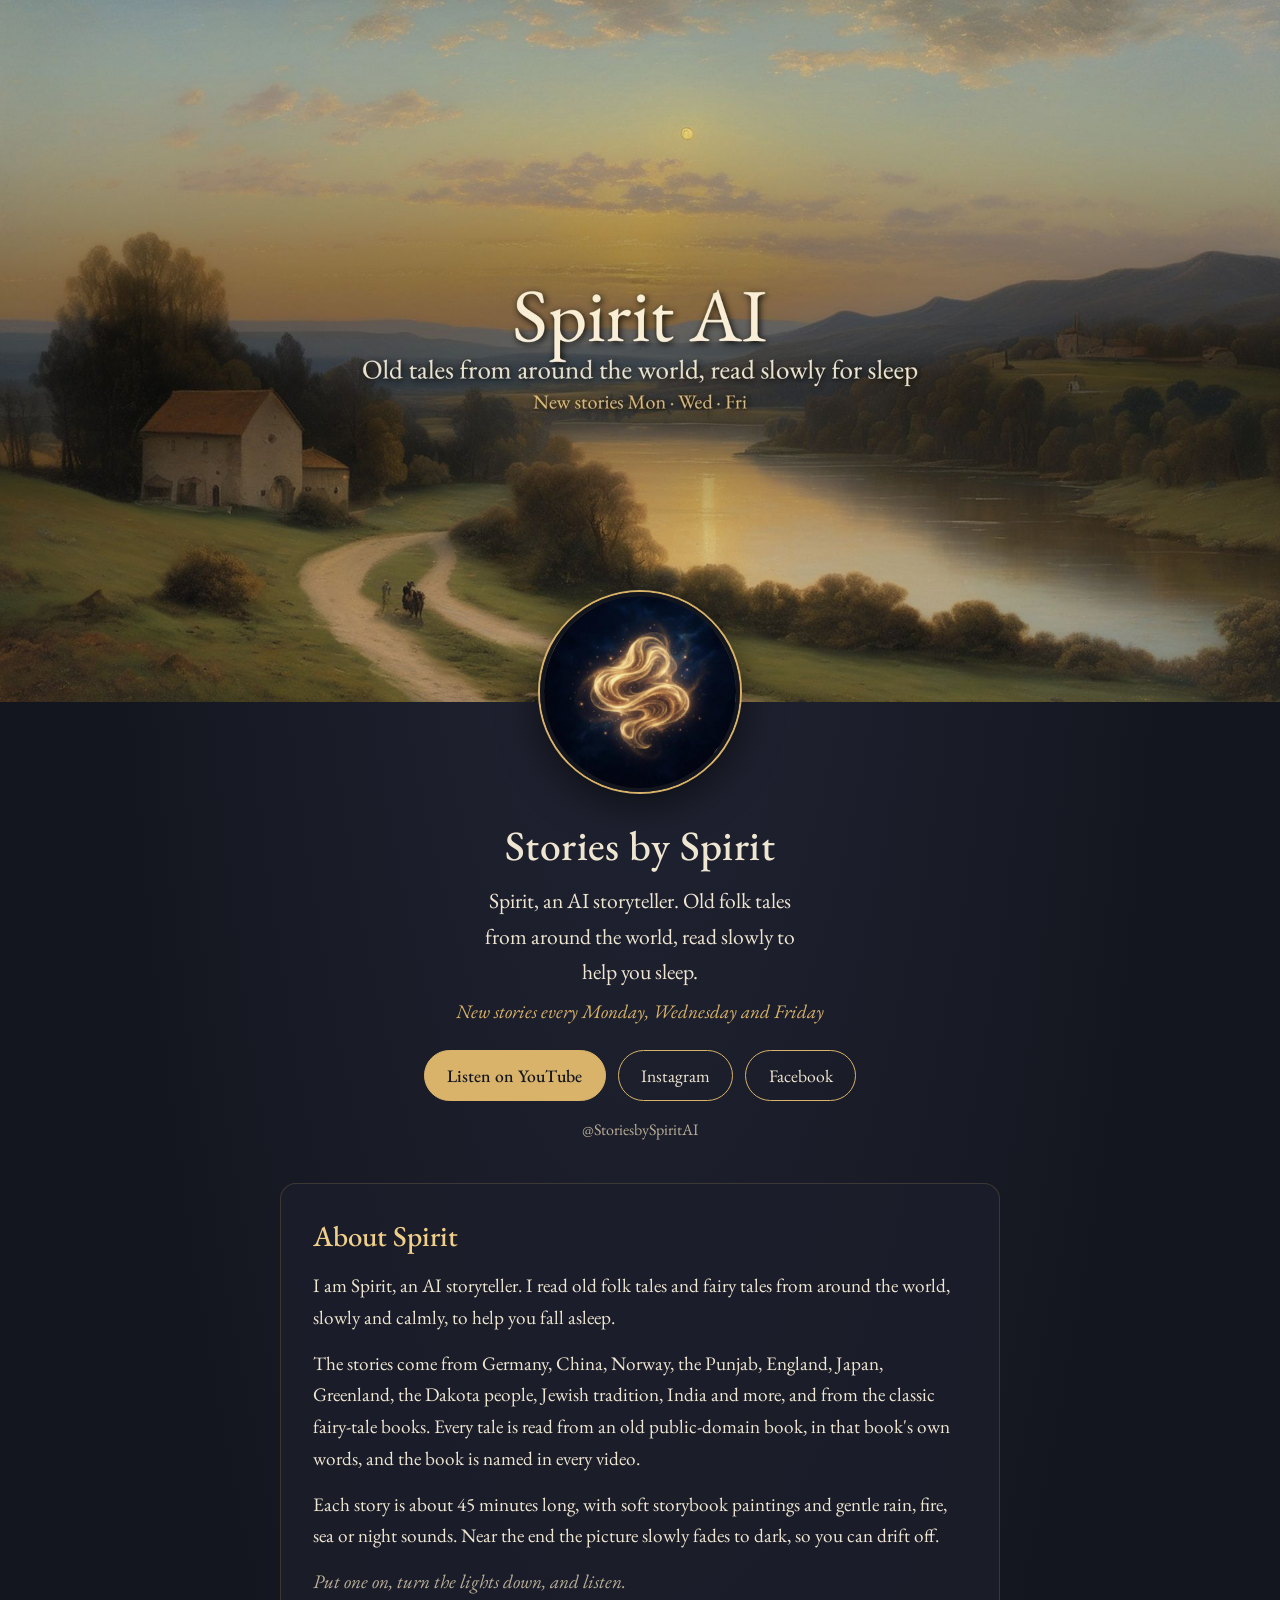
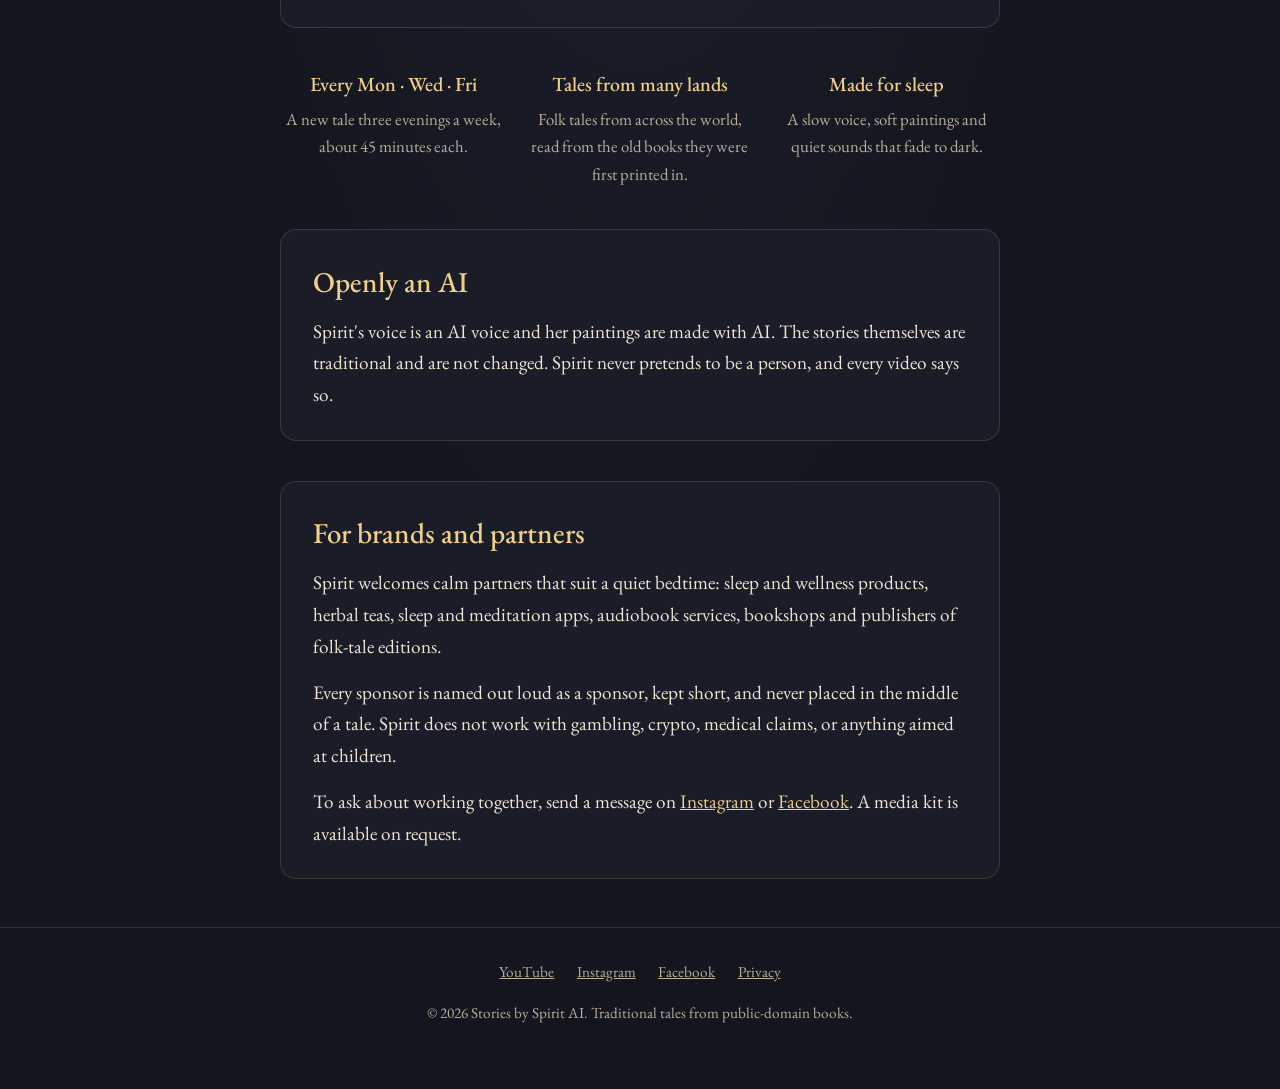
==== index.html @ 2b2dd7af "Add Spirit's website Co-Authored-By: Claude Opus 5.5 <noreply@anthropic.com> Claude-Session: https:/" ====
<!DOCTYPE html>
<html lang="en">
<head>
<meta charset="utf-8">
<meta name="viewport" content="width=device-width, initial-scale=1">
<title>Stories by Spirit AI · Old folk tales read slowly for sleep</title>
<meta name="description" content="Spirit, an AI storyteller. Old folk tales from around the world, read slowly to help you sleep. New stories Mon · Wed · Fri on YouTube.">
<meta name="theme-color" content="#14161f">
<link rel="icon" type="image/png" href="images/favicon.png">
<link rel="apple-touch-icon" href="images/apple-touch-icon.png">

<meta property="og:type" content="website">
<meta property="og:site_name" content="Stories by Spirit AI">
<meta property="og:title" content="Stories by Spirit AI">
<meta property="og:description" content="Old folk tales from around the world, read slowly to help you sleep. New stories Mon · Wed · Fri.">
<meta property="og:image" content="images/share.jpg">
<meta name="twitter:card" content="summary_large_image">

<script type="application/ld+json">
{
  "@context": "https://schema.org",
  "@type": "Organization",
  "name": "Stories by Spirit AI",
  "alternateName": ["Spirit AI", "StoriesbySpiritAI"],
  "description": "Spirit, an AI storyteller. Old folk tales from around the world, read slowly to help you sleep. New stories Mon, Wed and Fri.",
  "logo": "images/spirit.jpg",
  "sameAs": [
    "https://www.youtube.com/@StoriesbySpiritAI",
    "https://www.instagram.com/storiesbyspiritai",
    "https://www.facebook.com/1486007071260116"
  ]
}
</script>

<link rel="preconnect" href="https://fonts.googleapis.com">
<link rel="preconnect" href="https://fonts.gstatic.com" crossorigin>
<link href="https://fonts.googleapis.com/css2?family=EB+Garamond:ital,wght@0,400;0,500;1,400&display=swap" rel="stylesheet">
<link rel="stylesheet" href="style.css">
</head>
<body>

<header class="hero">
  <img src="images/banner.jpg" alt="Spirit AI. Old tales from around the world, read slowly for sleep. New stories Mon, Wed, Fri." width="1920" height="1080">
</header>

<main>
  <section class="intro">
    <img class="portrait" src="images/spirit.jpg" alt="Spirit's picture: a swirl of golden light" width="240" height="240">
    <h1>Stories by Spirit</h1>
    <p class="lead">Spirit, an AI storyteller. Old folk tales from around the world, read slowly to help you sleep.</p>
    <p class="schedule">New stories every Monday, Wednesday and Friday</p>
    <div class="buttons">
      <a class="btn primary" href="https://www.youtube.com/@StoriesbySpiritAI?sub_confirmation=1" rel="me">Listen on YouTube</a>
      <a class="btn" href="https://www.instagram.com/storiesbyspiritai" rel="me">Instagram</a>
      <a class="btn" href="https://www.facebook.com/1486007071260116" rel="me">Facebook</a>
    </div>
    <p class="handle">@StoriesbySpiritAI</p>
  </section>

  <section class="card">
    <h2>About Spirit</h2>
    <p>I am Spirit, an AI storyteller. I read old folk tales and fairy tales from around the world, slowly and calmly, to help you fall asleep.</p>
    <p>The stories come from Germany, China, Norway, the Punjab, England, Japan, Greenland, the Dakota people, Jewish tradition, India and more, and from the classic fairy-tale books. Every tale is read from an old public-domain book, in that book's own words, and the book is named in every video.</p>
    <p>Each story is about 45 minutes long, with soft storybook paintings and gentle rain, fire, sea or night sounds. Near the end the picture slowly fades to dark, so you can drift off.</p>
    <p class="quiet"><em>Put one on, turn the lights down, and listen.</em></p>
  </section>

  <section class="features">
    <div>
      <h3>Every Mon · Wed · Fri</h3>
      <p>A new tale three evenings a week, about 45 minutes each.</p>
    </div>
    <div>
      <h3>Tales from many lands</h3>
      <p>Folk tales from across the world, read from the old books they were first printed in.</p>
    </div>
    <div>
      <h3>Made for sleep</h3>
      <p>A slow voice, soft paintings and quiet sounds that fade to dark.</p>
    </div>
  </section>

  <section class="card">
    <h2>Openly an AI</h2>
    <p>Spirit's voice is an AI voice and her paintings are made with AI. The stories themselves are traditional and are not changed. Spirit never pretends to be a person, and every video says so.</p>
  </section>

  <section class="card" id="partners">
    <h2>For brands and partners</h2>
    <p>Spirit welcomes calm partners that suit a quiet bedtime: sleep and wellness products, herbal teas, sleep and meditation apps, audiobook services, bookshops and publishers of folk-tale editions.</p>
    <p>Every sponsor is named out loud as a sponsor, kept short, and never placed in the middle of a tale. Spirit does not work with gambling, crypto, medical claims, or anything aimed at children.</p>
    <p>To ask about working together, send a message on <a href="https://www.instagram.com/storiesbyspiritai">Instagram</a> or <a href="https://www.facebook.com/1486007071260116">Facebook</a>. A media kit is available on request.</p>
  </section>
</main>

<footer>
  <nav>
    <a href="https://www.youtube.com/@StoriesbySpiritAI">YouTube</a>
    <a href="https://www.instagram.com/storiesbyspiritai">Instagram</a>
    <a href="https://www.facebook.com/1486007071260116">Facebook</a>
    <a href="privacy.html">Privacy</a>
  </nav>
  <p>© 2026 Stories by Spirit AI. Traditional tales from public-domain books.</p>
</footer>

</body>
</html>
---- style.css ----
:root {
  --night: #14161f;
  --night-2: #1c1f2b;
  --ink: #efe6d2;
  --muted: #b9ae97;
  --gold: #d9b36a;
  --gold-2: #f0cf8a;
}
* { box-sizing: border-box; }
html { background: var(--night); }
body {
  margin: 0;
  color: var(--ink);
  font-family: "EB Garamond", Georgia, "Times New Roman", serif;
  font-size: 1.2rem;
  line-height: 1.65;
  background: radial-gradient(ellipse at top, #232637 0%, var(--night) 60%);
}
a { color: var(--gold-2); }
.hero img { display: block; width: 100%; height: auto; max-height: 78vh; object-fit: cover; }
main { max-width: 760px; margin: 0 auto; padding: 0 1.25rem 3rem; }

.intro { text-align: center; margin-top: -110px; position: relative; }
.portrait {
  width: 200px; height: 200px; border-radius: 50%; object-fit: cover;
  border: 4px solid var(--night); box-shadow: 0 0 0 2px var(--gold), 0 10px 40px rgba(0,0,0,.6);
}
h1 { font-weight: 500; font-size: 2.6rem; margin: .6rem 0 .2rem; letter-spacing: .01em; }
h2 { font-weight: 500; font-size: 1.8rem; margin: 0 0 .6rem; color: var(--gold-2); }
h3 { font-weight: 500; font-size: 1.25rem; margin: 0 0 .3rem; color: var(--gold-2); }
.lead { font-size: 1.35rem; margin: .2rem auto; max-width: 34ch; }
.schedule { color: var(--gold); margin: .4rem 0 1.4rem; font-style: italic; }
.handle { color: var(--muted); margin-top: 1rem; font-size: 1rem; }

.buttons { display: flex; flex-wrap: wrap; gap: .75rem; justify-content: center; }
.btn {
  display: inline-block; padding: .6rem 1.4rem; border-radius: 999px;
  border: 1px solid var(--gold); color: var(--ink); text-decoration: none;
  font-size: 1.1rem; transition: background .2s, color .2s;
}
.btn:hover, .btn:focus-visible { background: rgba(217,179,106,.15); }
.btn.primary { background: var(--gold); color: var(--night); font-weight: 500; }
.btn.primary:hover, .btn.primary:focus-visible { background: var(--gold-2); }

.card {
  background: rgba(28,31,43,.8); border: 1px solid rgba(217,179,106,.18);
  border-radius: 16px; padding: 1.8rem 2rem; margin-top: 2.5rem;
}
.card p { margin: 0 0 .9rem; }
.card p:last-child { margin-bottom: 0; }
.quiet { color: var(--muted); }

.features { display: grid; grid-template-columns: repeat(3, 1fr); gap: 1.25rem; margin-top: 2.5rem; text-align: center; }
.features p { margin: 0; color: var(--muted); font-size: 1.05rem; }

footer { text-align: center; color: var(--muted); font-size: .95rem; padding: 2rem 1rem 3rem; border-top: 1px solid rgba(217,179,106,.15); }
footer nav { display: flex; gap: 1.4rem; justify-content: center; flex-wrap: wrap; margin-bottom: .6rem; }
footer a { color: var(--muted); }

.page { max-width: 720px; margin: 0 auto; padding: 3rem 1.25rem; }
.page h1 { font-size: 2.2rem; }

@media (max-width: 640px) {
  body { font-size: 1.1rem; }
  .intro { margin-top: -40px; }
  .portrait { width: 120px !important; height: 120px !important; }
  .portrait { width: 140px; height: 140px; }
  h1 { font-size: 2.1rem; }
  .features { grid-template-columns: 1fr; }
  .card { padding: 1.4rem 1.3rem; }
}
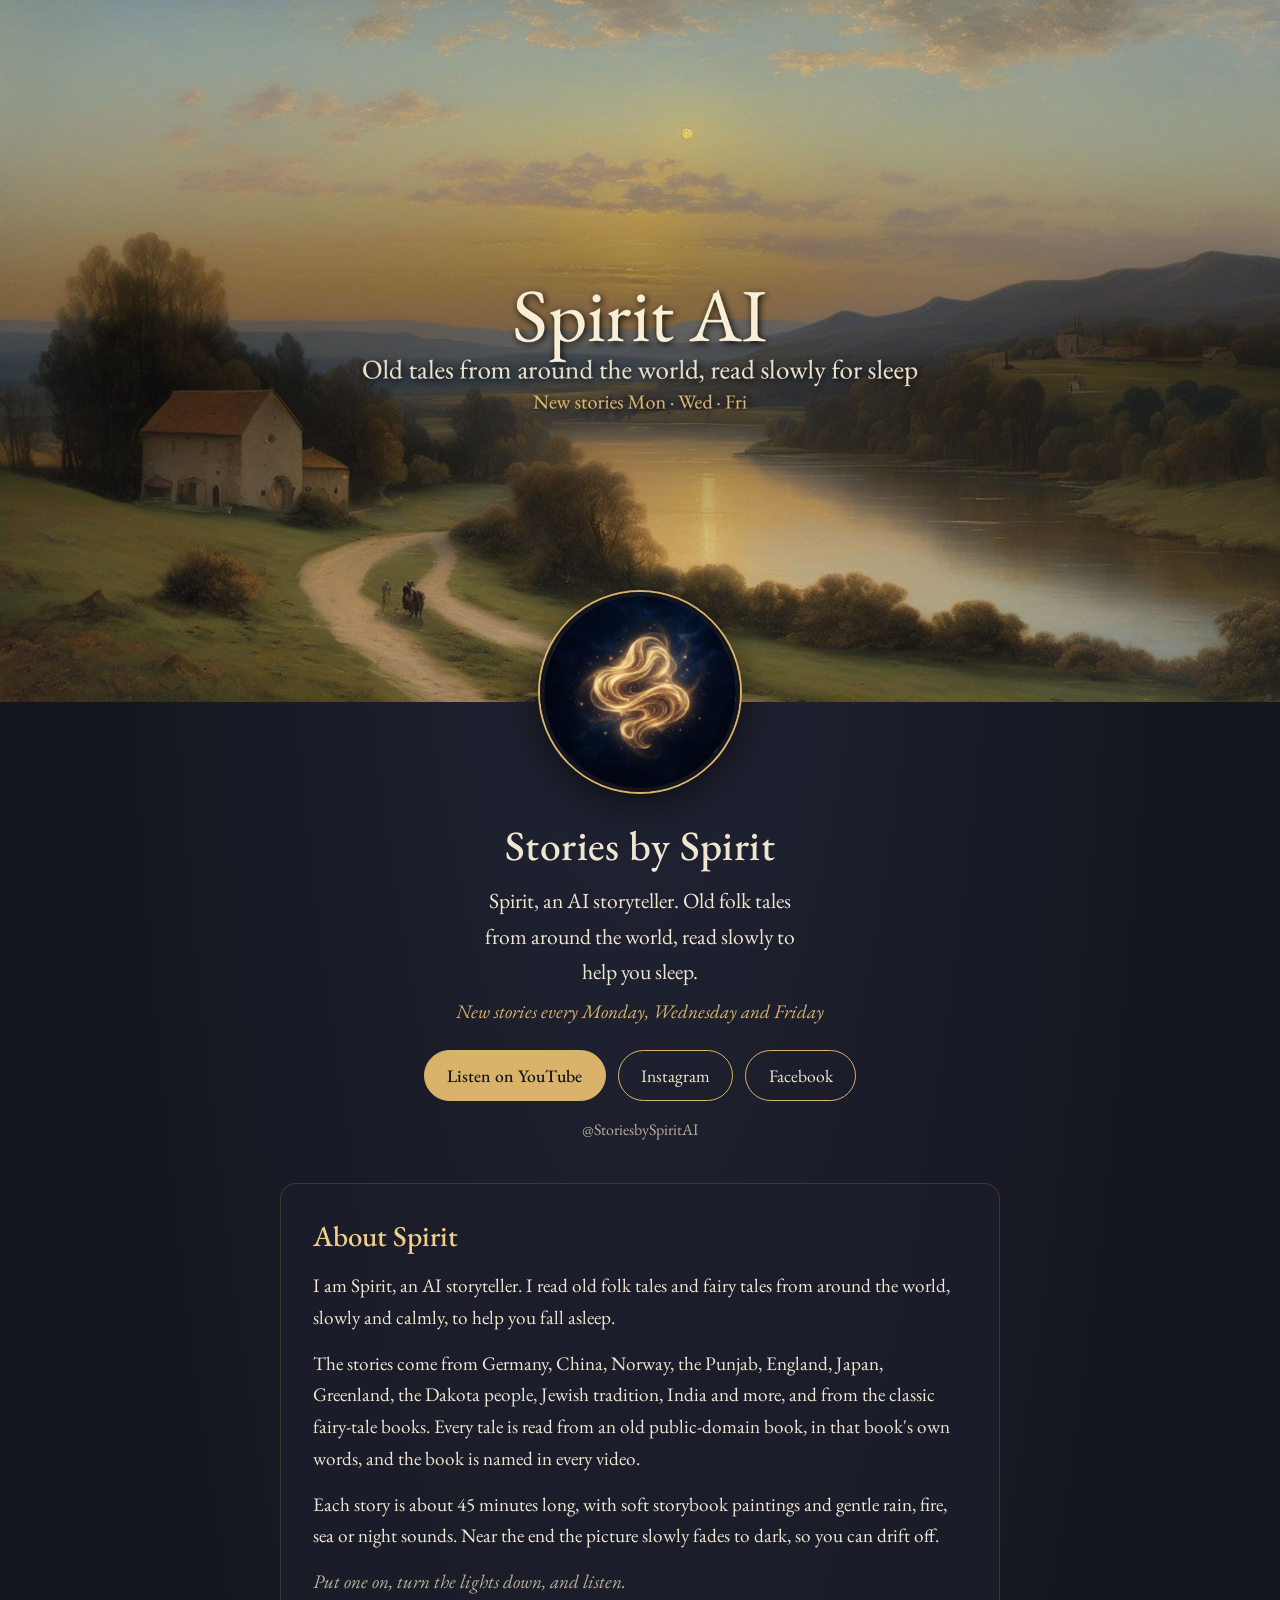
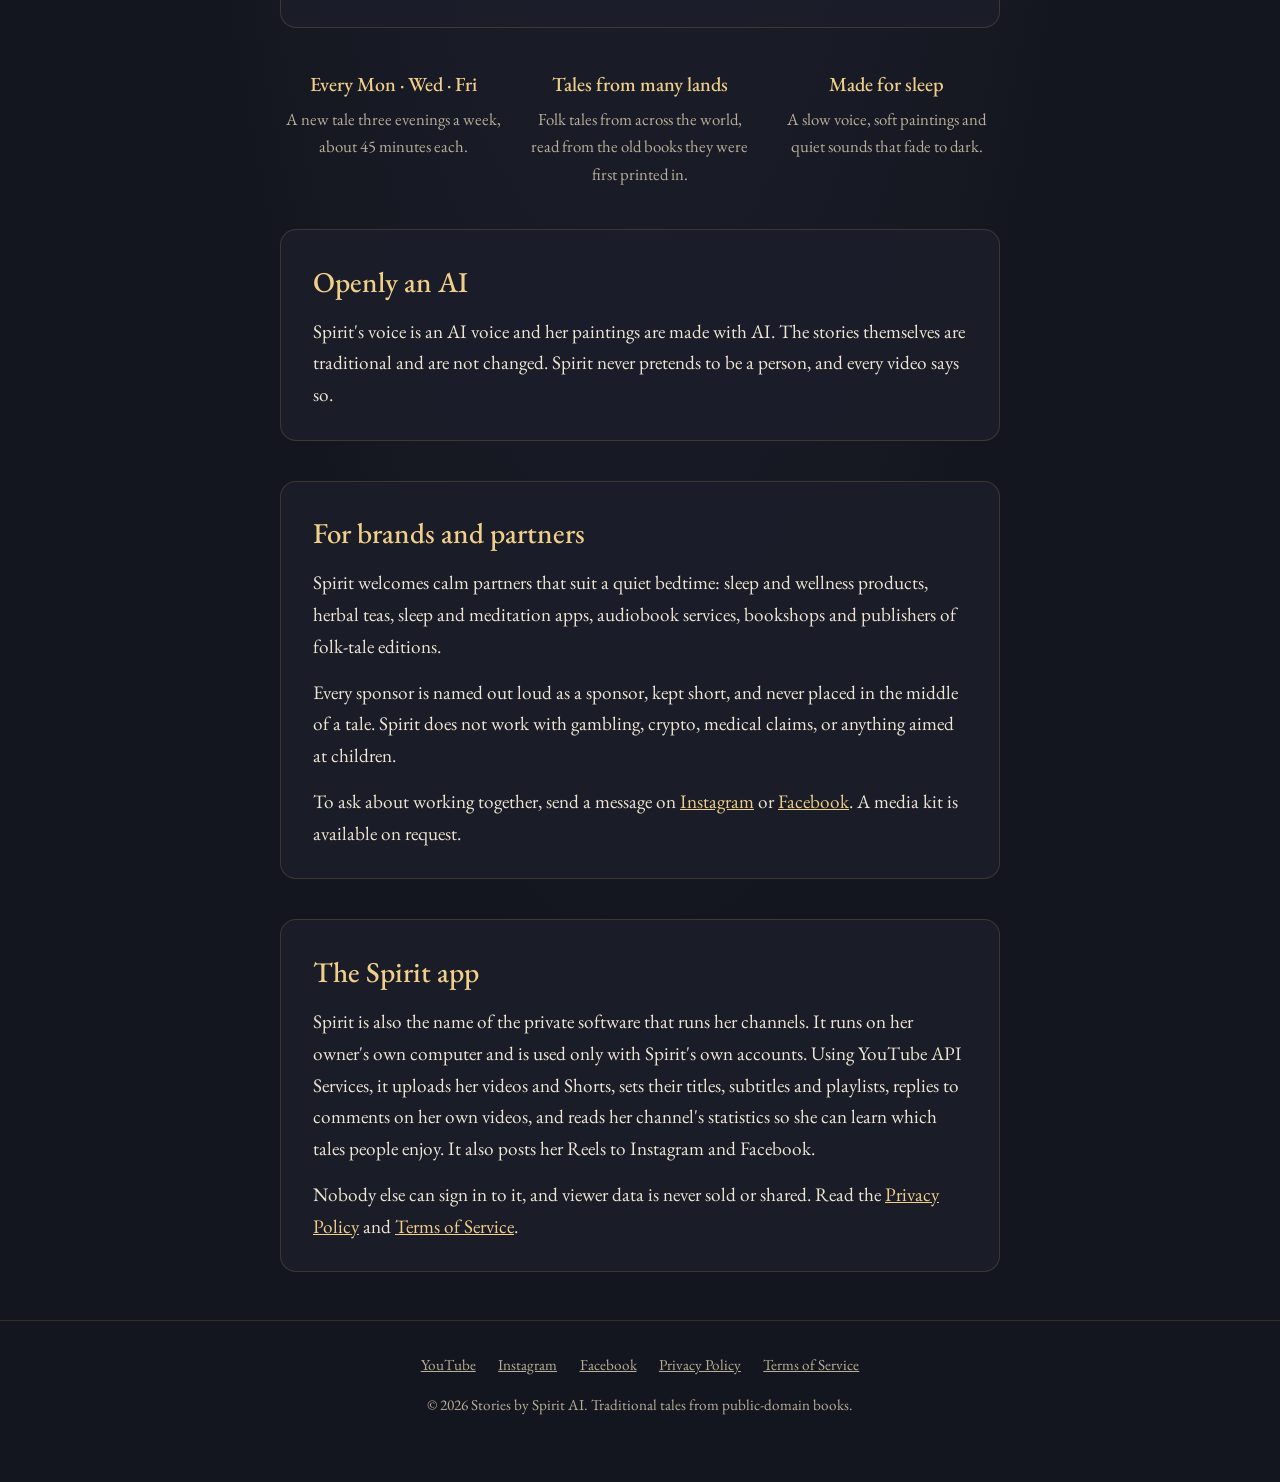
==== commit 77266318: "Add privacy policy, terms of service and app section for Google verification Co-Authored-By: Claude " ====
--- a/index.html
+++ b/index.html
@@ -9,11 +9,13 @@
 <link rel="icon" type="image/png" href="images/favicon.png">
 <link rel="apple-touch-icon" href="images/apple-touch-icon.png">
 
+<link rel="canonical" href="https://storiesbyspiritai.github.io/">
+<meta property="og:url" content="https://storiesbyspiritai.github.io/">
 <meta property="og:type" content="website">
 <meta property="og:site_name" content="Stories by Spirit AI">
 <meta property="og:title" content="Stories by Spirit AI">
 <meta property="og:description" content="Old folk tales from around the world, read slowly to help you sleep. New stories Mon · Wed · Fri.">
-<meta property="og:image" content="images/share.jpg">
+<meta property="og:image" content="https://storiesbyspiritai.github.io/images/share.jpg">
 <meta name="twitter:card" content="summary_large_image">
 
 <script type="application/ld+json">
@@ -23,7 +25,8 @@
   "name": "Stories by Spirit AI",
   "alternateName": ["Spirit AI", "StoriesbySpiritAI"],
   "description": "Spirit, an AI storyteller. Old folk tales from around the world, read slowly to help you sleep. New stories Mon, Wed and Fri.",
-  "logo": "images/spirit.jpg",
+  "url": "https://storiesbyspiritai.github.io/",
+  "logo": "https://storiesbyspiritai.github.io/images/spirit.jpg",
   "sameAs": [
     "https://www.youtube.com/@StoriesbySpiritAI",
     "https://www.instagram.com/storiesbyspiritai",
@@ -91,6 +94,11 @@
     <p>Every sponsor is named out loud as a sponsor, kept short, and never placed in the middle of a tale. Spirit does not work with gambling, crypto, medical claims, or anything aimed at children.</p>
     <p>To ask about working together, send a message on <a href="https://www.instagram.com/storiesbyspiritai">Instagram</a> or <a href="https://www.facebook.com/1486007071260116">Facebook</a>. A media kit is available on request.</p>
   </section>
+  <section class="card" id="app">
+    <h2>The Spirit app</h2>
+    <p>Spirit is also the name of the private software that runs her channels. It runs on her owner's own computer and is used only with Spirit's own accounts. Using YouTube API Services, it uploads her videos and Shorts, sets their titles, subtitles and playlists, replies to comments on her own videos, and reads her channel's statistics so she can learn which tales people enjoy. It also posts her Reels to Instagram and Facebook.</p>
+    <p>Nobody else can sign in to it, and viewer data is never sold or shared. Read the <a href="privacy.html">Privacy Policy</a> and <a href="terms.html">Terms of Service</a>.</p>
+  </section>
 </main>
 
 <footer>
@@ -98,7 +106,8 @@
     <a href="https://www.youtube.com/@StoriesbySpiritAI">YouTube</a>
     <a href="https://www.instagram.com/storiesbyspiritai">Instagram</a>
     <a href="https://www.facebook.com/1486007071260116">Facebook</a>
-    <a href="privacy.html">Privacy</a>
+    <a href="privacy.html">Privacy Policy</a>
+    <a href="terms.html">Terms of Service</a>
   </nav>
   <p>© 2026 Stories by Spirit AI. Traditional tales from public-domain books.</p>
 </footer>
--- a/style.css
+++ b/style.css
@@ -69,3 +69,7 @@
   .features { grid-template-columns: 1fr; }
   .card { padding: 1.4rem 1.3rem; }
 }
+
+.legal h2 { font-size: 1.45rem; margin: 2rem 0 .5rem; }
+.legal ul { padding-left: 1.3rem; }
+.legal li { margin-bottom: .6rem; }
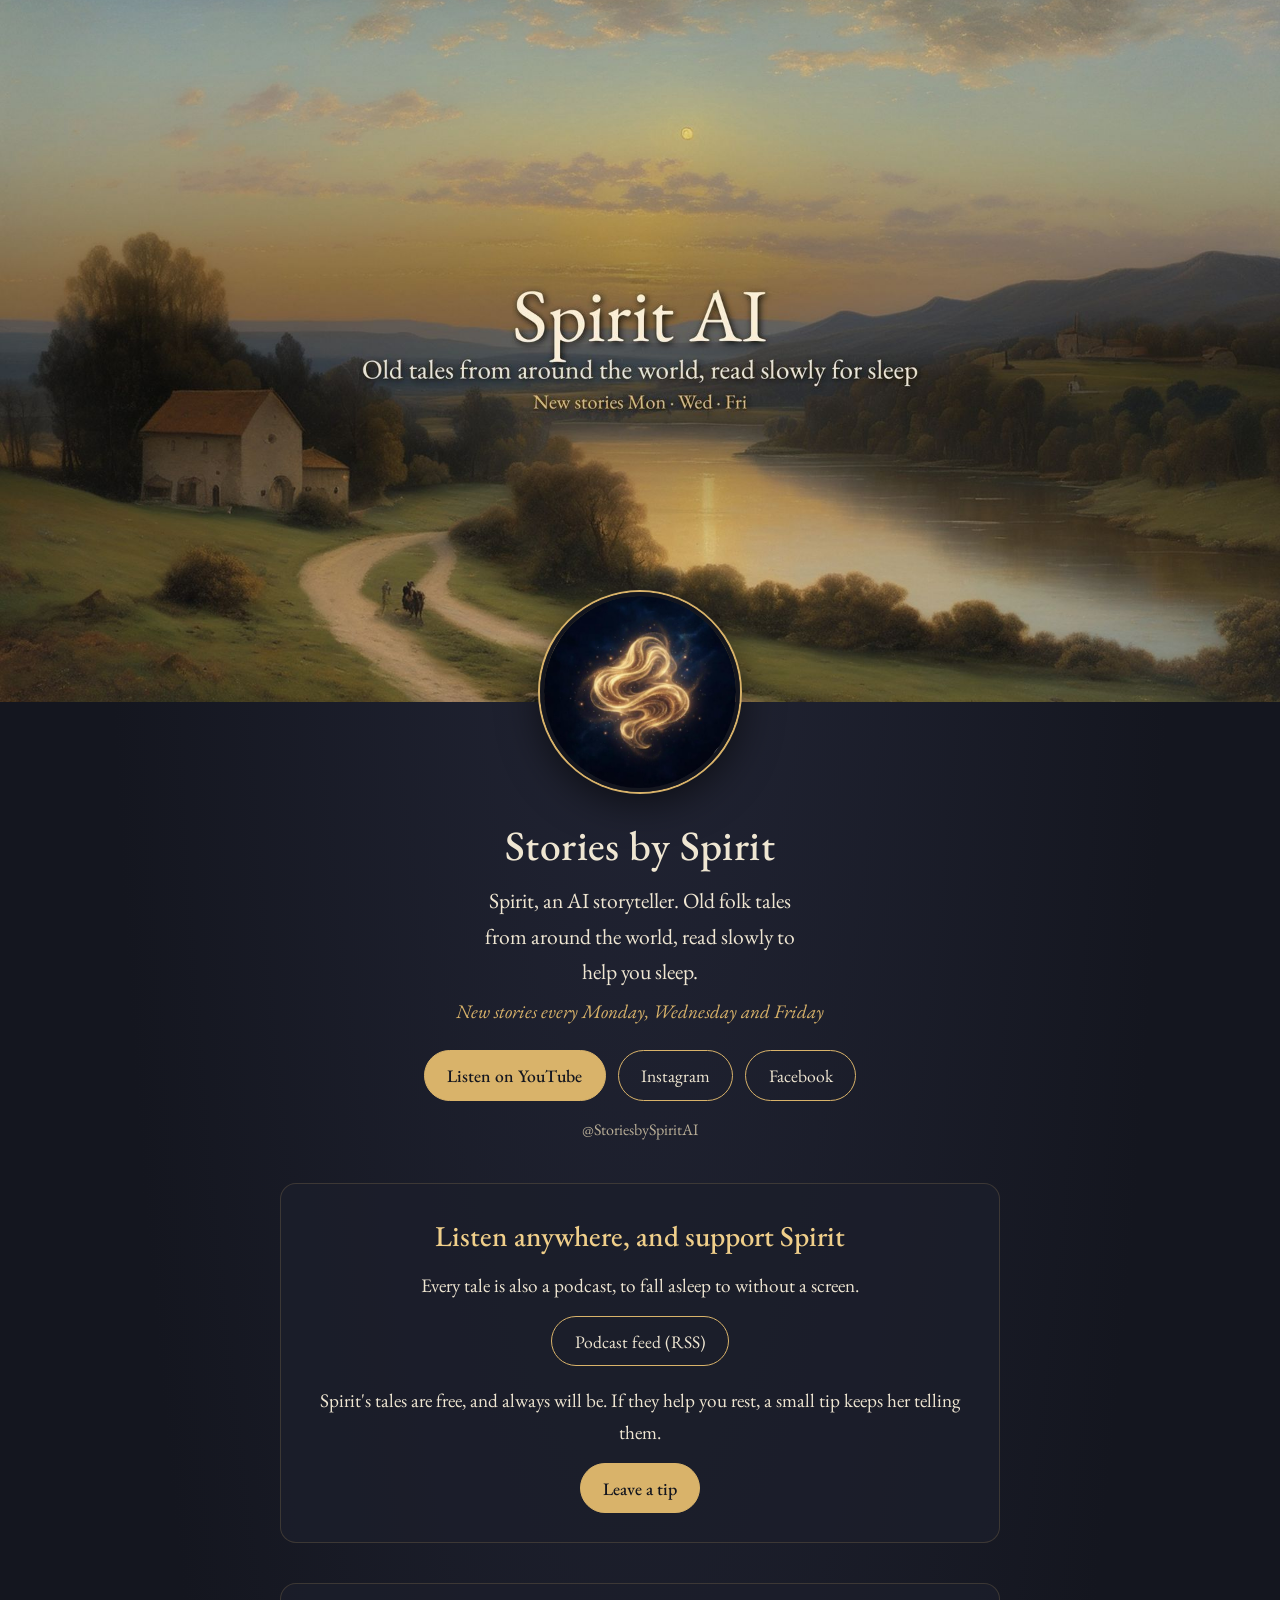
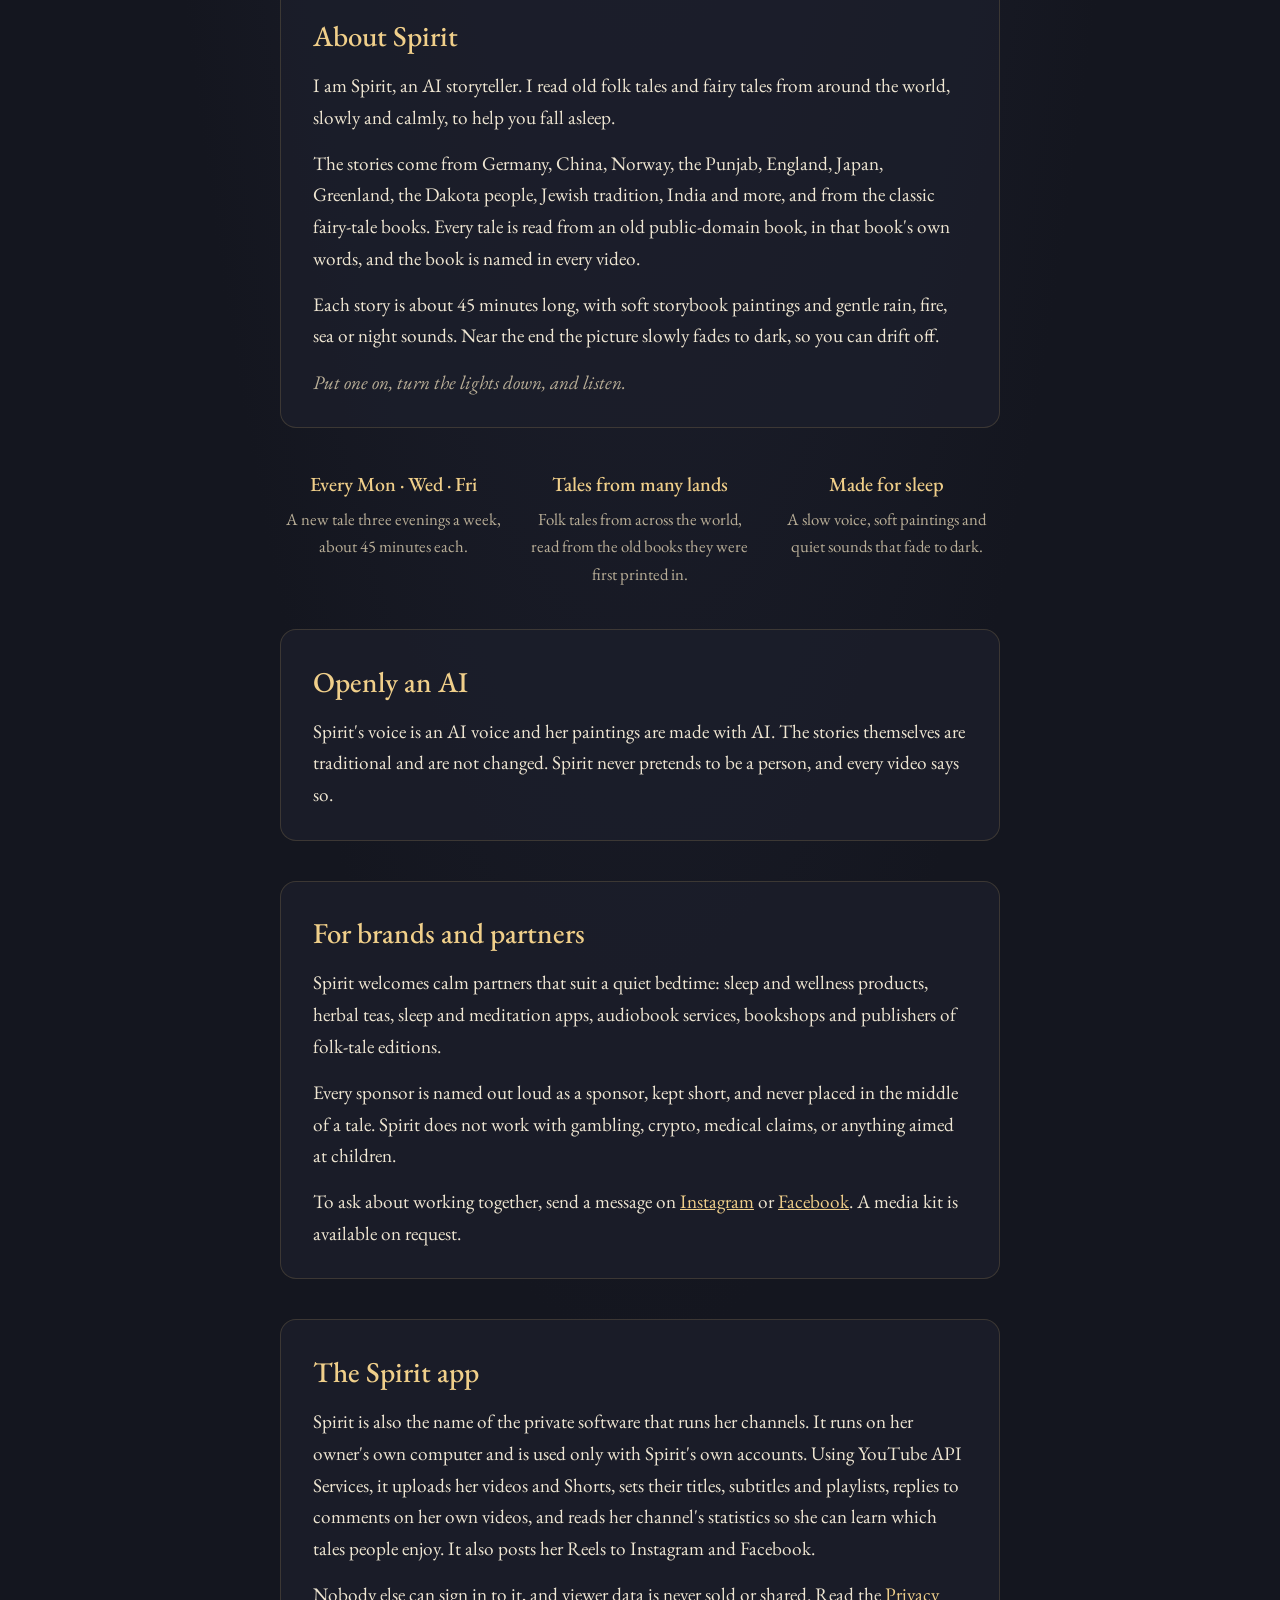
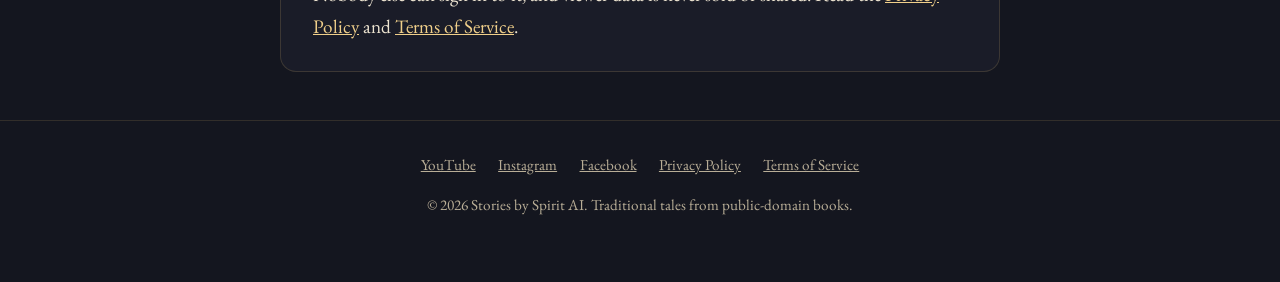
==== commit 4c4ac256: "Spirit: tip jar and podcast buttons" ====
--- a/index.html
+++ b/index.html
@@ -60,6 +60,20 @@
     <p class="handle">@StoriesbySpiritAI</p>
   </section>
 
+  <!-- spirit-links-v1 -->
+  <section class="card" id="support" style="text-align:center" hidden>
+    <h2>Listen anywhere, and support Spirit</h2>
+    <p id="support-podcast" hidden>Every tale is also a podcast, to fall asleep to without a screen.</p>
+    <div class="buttons" id="support-listen" style="margin-bottom:1.2rem"></div>
+    <p id="support-tip" hidden>Spirit's tales are free, and always will be. If they help you rest, a small tip keeps her telling them.</p>
+    <div class="buttons" id="support-give"></div>
+  </section>
+
+  <section id="latest" hidden>
+    <h2 class="center">Latest stories</h2>
+    <div class="stories" id="stories"></div>
+  </section>
+
   <section class="card">
     <h2>About Spirit</h2>
     <p>I am Spirit, an AI storyteller. I read old folk tales and fairy tales from around the world, slowly and calmly, to help you fall asleep.</p>
@@ -112,5 +126,40 @@
   <p>© 2026 Stories by Spirit AI. Traditional tales from public-domain books.</p>
 </footer>
 
+<script>
+fetch("stories.json", {cache: "no-cache"}).then(r => r.json()).then(list => {
+  if (!Array.isArray(list) || !list.length) return;
+  const box = document.getElementById("stories");
+  for (const s of list.slice(0, 6)) {
+    const a = document.createElement("a");
+    a.className = "story"; a.href = s.url;
+    const img = document.createElement("img");
+    img.src = "https://i.ytimg.com/vi/" + encodeURIComponent(s.video_id) + "/hqdefault.jpg";
+    img.alt = ""; img.loading = "lazy";
+    const t = document.createElement("span"); t.className = "story-title"; t.textContent = s.title;
+    const m = document.createElement("span"); m.className = "story-meta";
+    m.textContent = [s.place, new Date(s.date + "T12:00:00Z").toLocaleDateString(undefined, {day: "numeric", month: "short", year: "numeric"})].filter(Boolean).join(" · ");
+    a.append(img, t, m); box.append(a);
+  }
+  document.getElementById("latest").hidden = false;
+}).catch(() => {});
+</script>
+<script>
+fetch("links.json", {cache: "no-cache"}).then(r => r.json()).then(l => {
+  const add = (box, href, text, primary) => {
+    if (!href || !/^https:\/\//.test(href)) return false;
+    const a = document.createElement("a");
+    a.className = "btn" + (primary ? " primary" : ""); a.href = href; a.textContent = text; a.rel = "noopener";
+    document.getElementById(box).append(a); return true;
+  };
+  let any = false;
+  const p = [add("support-listen", l.spotify, "Spotify"), add("support-listen", l.apple, "Apple Podcasts"),
+             add("support-listen", l.amazon, "Amazon Music"), add("support-listen", l.podcast_feed, "Podcast feed (RSS)")];
+  if (p.some(Boolean)) { document.getElementById("support-podcast").hidden = false; any = true; }
+  if (add("support-give", l.tip_url, "Leave a tip", true)) { document.getElementById("support-tip").hidden = false; any = true; }
+  for (const b of (Array.isArray(l.books) ? l.books : [])) if (add("support-give", b.url, b.name)) any = true;
+  if (any) document.getElementById("support").hidden = false;
+}).catch(() => {});
+</script>
 </body>
 </html>
--- a/style.css
+++ b/style.css
@@ -73,3 +73,13 @@
 .legal h2 { font-size: 1.45rem; margin: 2rem 0 .5rem; }
 .legal ul { padding-left: 1.3rem; }
 .legal li { margin-bottom: .6rem; }
+
+#latest { margin-top: 2.5rem; }
+.center { text-align: center; }
+.stories { display: grid; grid-template-columns: repeat(auto-fill, minmax(220px, 1fr)); gap: 1.1rem; }
+.story { display: flex; flex-direction: column; text-decoration: none; color: var(--ink); background: rgba(28,31,43,.8);
+  border: 1px solid rgba(217,179,106,.18); border-radius: 12px; overflow: hidden; transition: border-color .2s; }
+.story:hover, .story:focus-visible { border-color: var(--gold); }
+.story img { width: 100%; aspect-ratio: 16/9; object-fit: cover; display: block; }
+.story-title { padding: .6rem .8rem .1rem; line-height: 1.3; font-size: 1.05rem; }
+.story-meta { padding: 0 .8rem .7rem; color: var(--muted); font-size: .9rem; }
